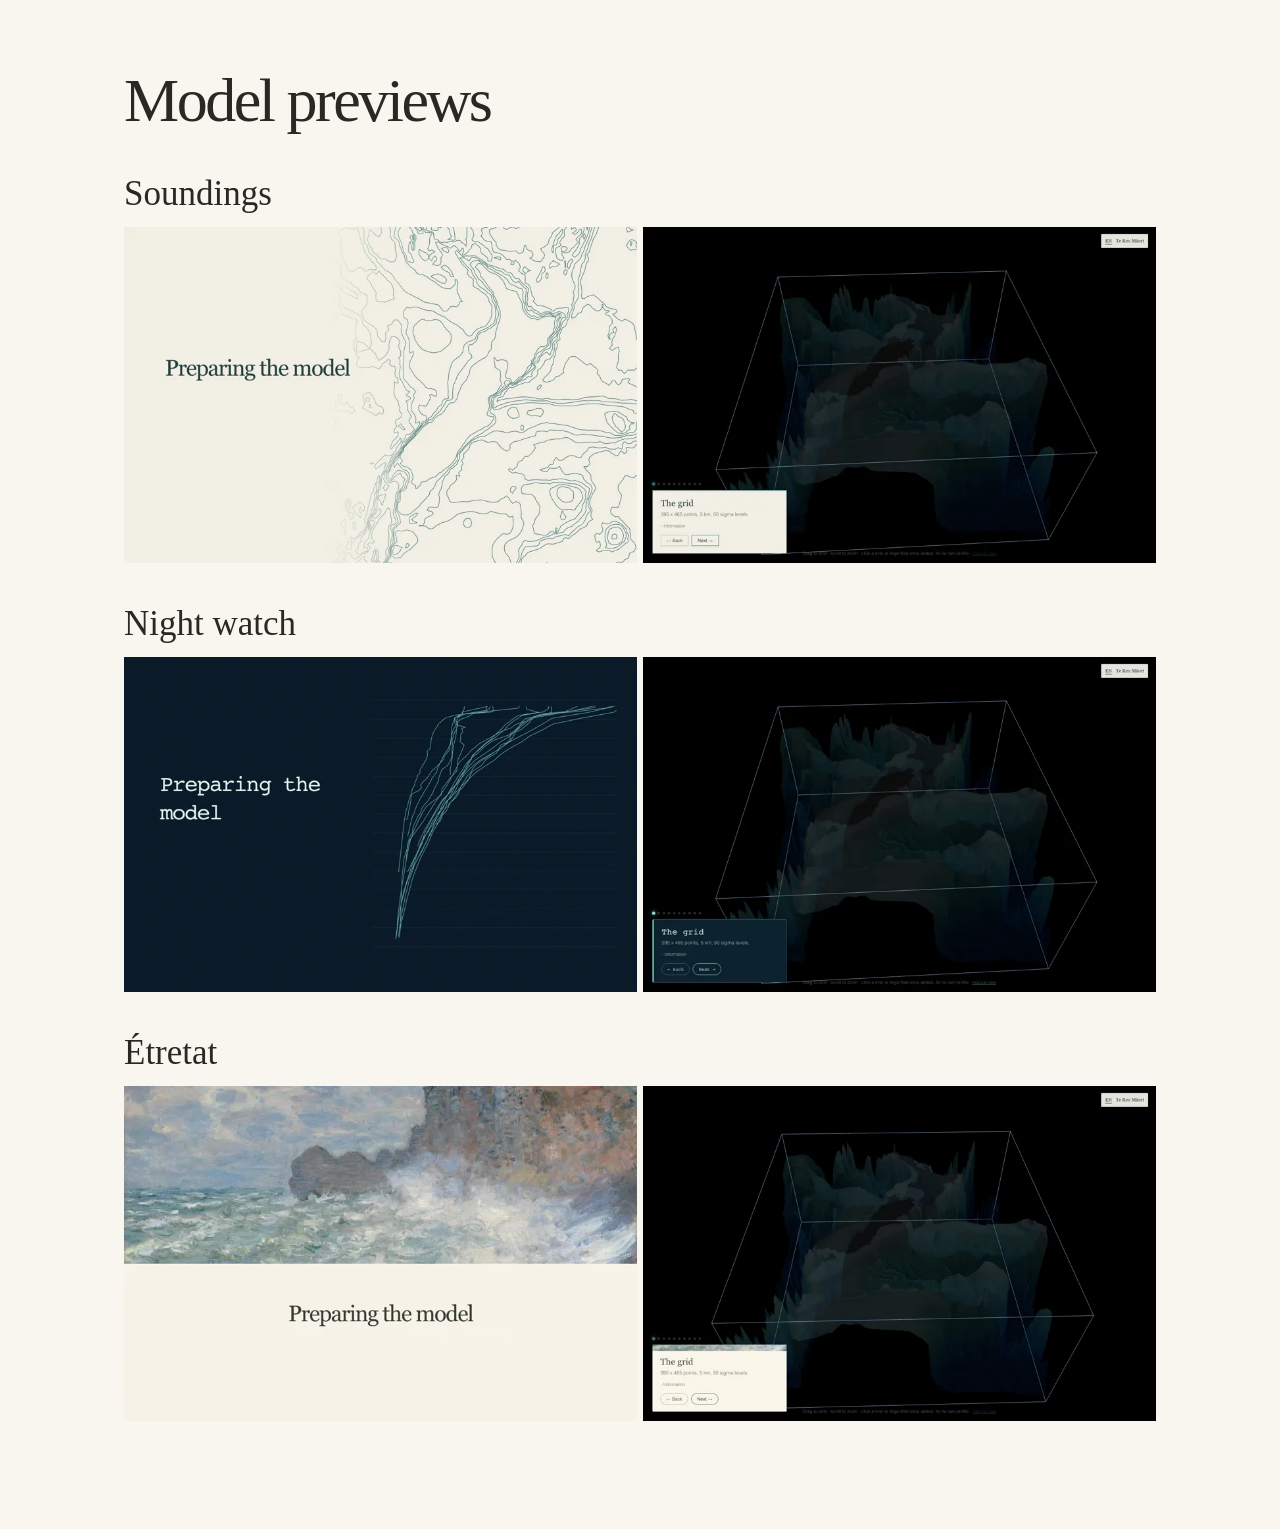
==== themes/index.html @ 35b225ba "Preview three ocean-model entrances with matching guided controls" ====
<!doctype html>
<html lang="en"><head><meta charset="utf-8"><meta name="viewport" content="width=device-width,initial-scale=1">
<meta name="robots" content="noindex"><title>Model previews</title>
<link rel="stylesheet" href="../language.css">
<style>
*{box-sizing:border-box}body{margin:0;background:#f8f6ef;color:#292924;font:16px/1.45 Georgia,serif}
main{max-width:1160px;margin:auto;padding:68px clamp(16px,5vw,72px)}
h1{font:400 clamp(36px,5vw,62px)/1.05 Georgia,serif;letter-spacing:-.04em;margin:0 0 40px}
h2{font:400 clamp(24px,3vw,35px)/1.2 Georgia,serif;margin:0 0 12px}
.choice{display:block;color:inherit;text-decoration:none;margin-bottom:40px}
.choice:is(:hover,:focus-visible) h2{text-decoration:underline;text-underline-offset:.15em}
.pair{display:grid;grid-template-columns:1fr 1fr;gap:6px}.pair img{display:block;width:100%;height:auto}
@media(max-width:580px){.pair{grid-template-columns:1fr}.choice{margin-bottom:28px}}
</style></head><body><main><h1>Model previews</h1><a class="choice" href="../?theme=soundings"><h2>Soundings</h2><div class="pair"><img alt="" src="soundings-loader.webp" width="780" height="510"><img alt="" src="soundings-ui.webp" width="780" height="510"></div></a>
<a class="choice" href="../?theme=watch"><h2>Night watch</h2><div class="pair"><img alt="" src="watch-loader.webp" width="780" height="510"><img alt="" src="watch-ui.webp" width="780" height="510"></div></a>
<a class="choice" href="../?theme=etretat"><h2>Étretat</h2><div class="pair"><img alt="" src="etretat-loader.webp" width="780" height="510"><img alt="" src="etretat-ui.webp" width="780" height="510"></div></a></main>
<script>
const names = { "Model previews":"Ngā arokite tauira", "Soundings":"Ngā hōhonutanga", "Night watch":"Te tūtei pō" };
try {
 if (localStorage.getItem("site-language")==="mi") {
  document.documentElement.lang="mi";
  document.title=names[document.title];
  for (const heading of document.querySelectorAll("h1,h2")) heading.textContent=names[heading.textContent]||heading.textContent;
 }
} catch {}
</script></body></html>
---- language.css ----
.language-switch{position:fixed;right:20px;top:18px;z-index:10000;display:flex;gap:10px;padding:6px 10px;background:#f8f6efed;color:#292d26;font:12px/1.4 Georgia,serif;border-radius:2px}.language-switch button{font:inherit;color:inherit;background:none;border:0;padding:3px 0;cursor:pointer;white-space:nowrap}.language-switch button[aria-pressed=true]{text-decoration:underline;text-underline-offset:4px}.language-switch button:focus-visible{outline:2px solid #56665b;outline-offset:3px}@media(max-width:600px){.language-switch{top:10px;right:12px;font-size:11px}html[lang=mi] #step-panel{max-width:calc(100vw - 24px)}}
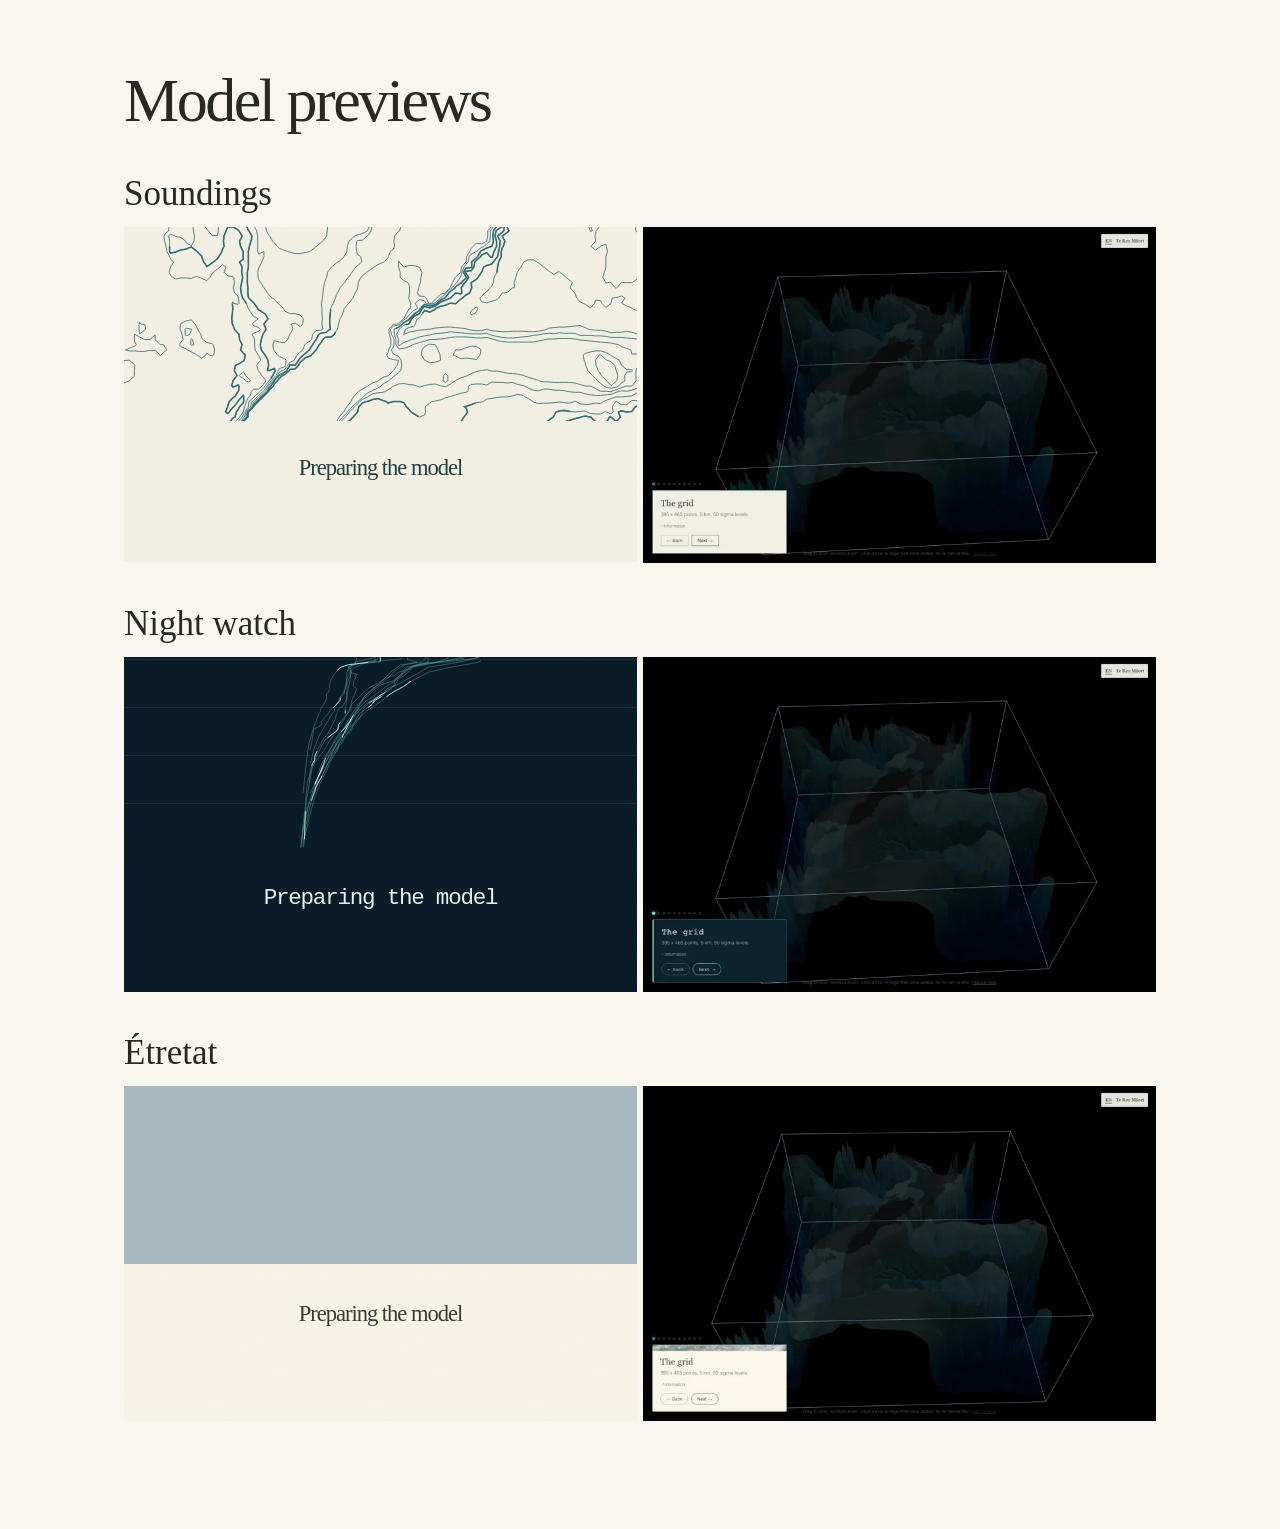
==== commit 1732b519: "Animate the model loading previews with contour and profile traces" ====
--- a/themes/index.html
+++ b/themes/index.html
@@ -9,11 +9,11 @@
 h2{font:400 clamp(24px,3vw,35px)/1.2 Georgia,serif;margin:0 0 12px}
 .choice{display:block;color:inherit;text-decoration:none;margin-bottom:40px}
 .choice:is(:hover,:focus-visible) h2{text-decoration:underline;text-underline-offset:.15em}
-.pair{display:grid;grid-template-columns:1fr 1fr;gap:6px}.pair img{display:block;width:100%;height:auto}
+.pair{display:grid;grid-template-columns:1fr 1fr;gap:6px}.pair iframe{width:100%;aspect-ratio:780/510;border:0;pointer-events:none}.pair img{display:block;width:100%;height:auto}
 @media(max-width:580px){.pair{grid-template-columns:1fr}.choice{margin-bottom:28px}}
-</style></head><body><main><h1>Model previews</h1><a class="choice" href="../?theme=soundings"><h2>Soundings</h2><div class="pair"><img alt="" src="soundings-loader.webp" width="780" height="510"><img alt="" src="soundings-ui.webp" width="780" height="510"></div></a>
-<a class="choice" href="../?theme=watch"><h2>Night watch</h2><div class="pair"><img alt="" src="watch-loader.webp" width="780" height="510"><img alt="" src="watch-ui.webp" width="780" height="510"></div></a>
-<a class="choice" href="../?theme=etretat"><h2>Étretat</h2><div class="pair"><img alt="" src="etretat-loader.webp" width="780" height="510"><img alt="" src="etretat-ui.webp" width="780" height="510"></div></a></main>
+</style></head><body><main><h1>Model previews</h1><a class="choice" href="../?theme=soundings"><h2>Soundings</h2><div class="pair"><iframe src="loading.html?theme=soundings" title="soundings loading animation" loading="lazy" tabindex="-1"></iframe><img alt="" src="soundings-ui.webp" width="780" height="510"></div></a>
+<a class="choice" href="../?theme=watch"><h2>Night watch</h2><div class="pair"><iframe src="loading.html?theme=watch" title="watch loading animation" loading="lazy" tabindex="-1"></iframe><img alt="" src="watch-ui.webp" width="780" height="510"></div></a>
+<a class="choice" href="../?theme=etretat"><h2>Étretat</h2><div class="pair"><iframe src="loading.html?theme=etretat" title="etretat loading animation" loading="lazy" tabindex="-1"></iframe><img alt="" src="etretat-ui.webp" width="780" height="510"></div></a></main>
 <script>
 const names = { "Model previews":"Ngā arokite tauira", "Soundings":"Ngā hōhonutanga", "Night watch":"Te tūtei pō" };
 try {
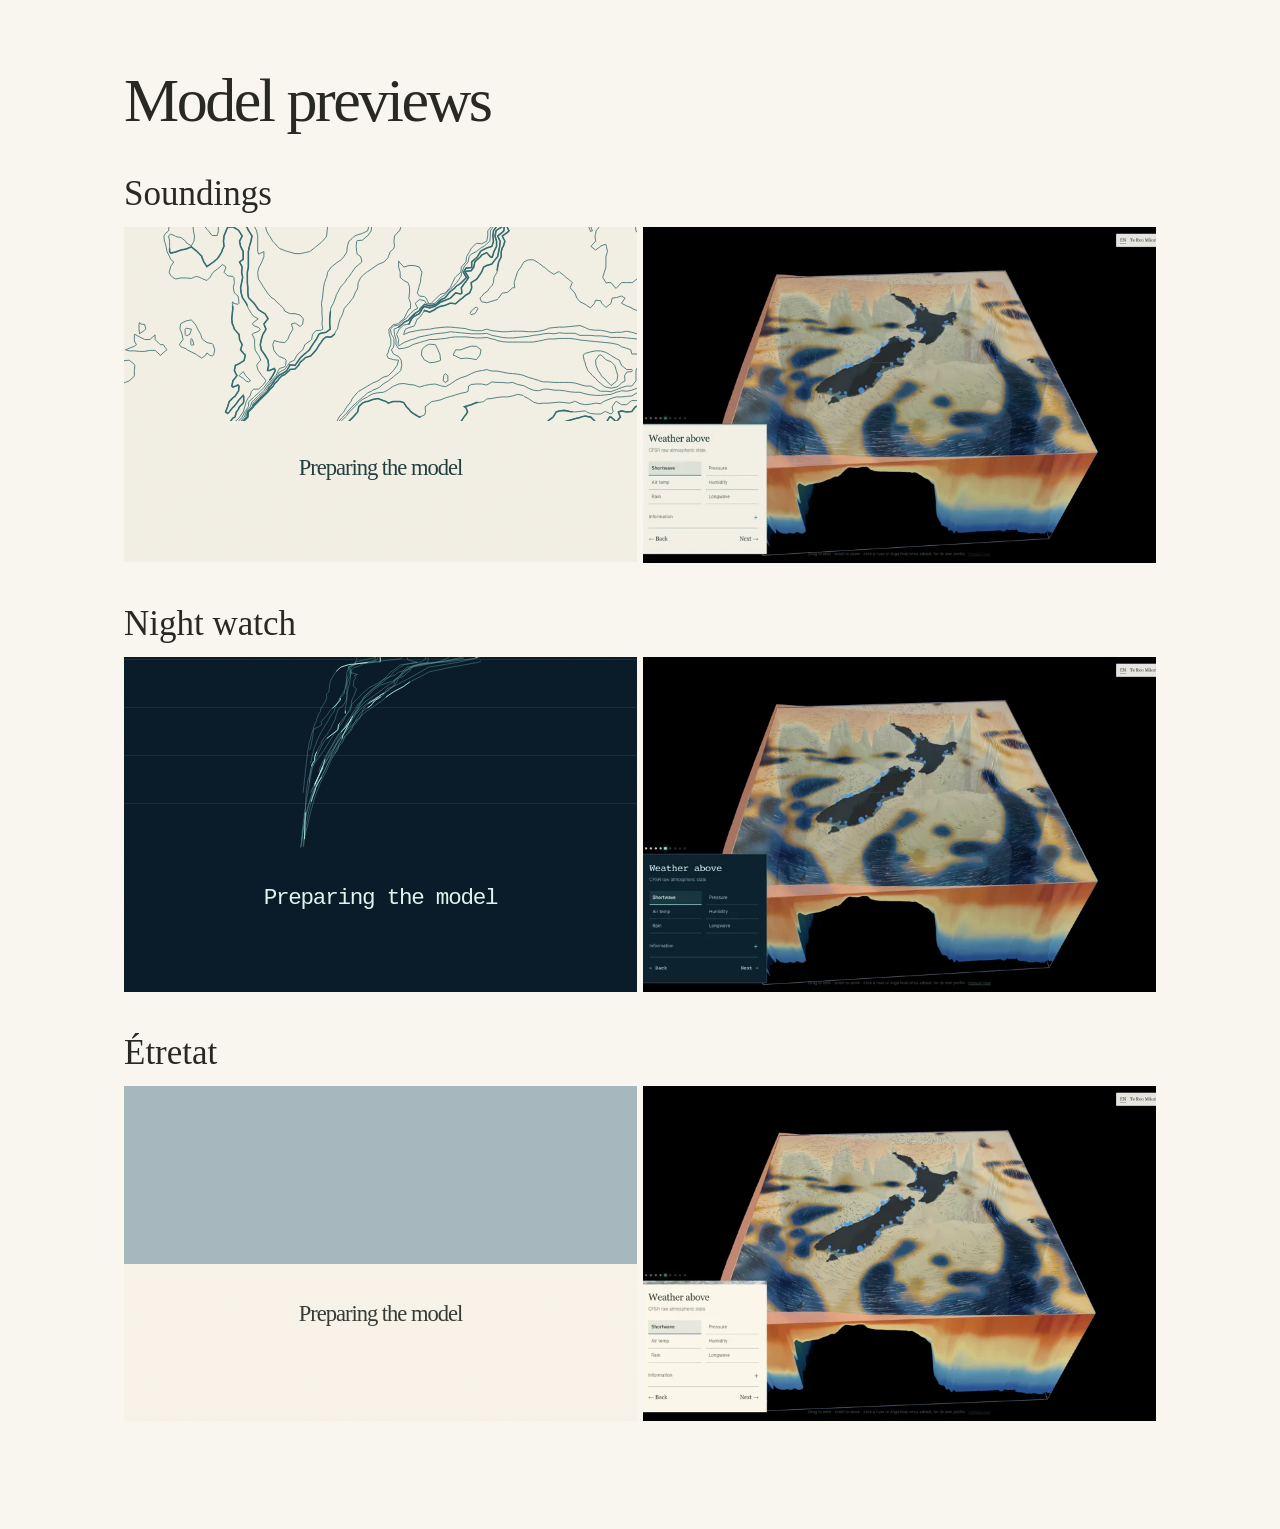
==== commit c2ccea61: "Refine model preview controls with ruled fields and editorial navigation" ====
--- a/themes/index.html
+++ b/themes/index.html
@@ -11,9 +11,9 @@
 .choice:is(:hover,:focus-visible) h2{text-decoration:underline;text-underline-offset:.15em}
 .pair{display:grid;grid-template-columns:1fr 1fr;gap:6px}.pair iframe{width:100%;aspect-ratio:780/510;border:0;pointer-events:none}.pair img{display:block;width:100%;height:auto}
 @media(max-width:580px){.pair{grid-template-columns:1fr}.choice{margin-bottom:28px}}
-</style></head><body><main><h1>Model previews</h1><a class="choice" href="../?theme=soundings"><h2>Soundings</h2><div class="pair"><iframe src="loading.html?theme=soundings" title="soundings loading animation" loading="lazy" tabindex="-1"></iframe><img alt="" src="soundings-ui.webp" width="780" height="510"></div></a>
-<a class="choice" href="../?theme=watch"><h2>Night watch</h2><div class="pair"><iframe src="loading.html?theme=watch" title="watch loading animation" loading="lazy" tabindex="-1"></iframe><img alt="" src="watch-ui.webp" width="780" height="510"></div></a>
-<a class="choice" href="../?theme=etretat"><h2>Étretat</h2><div class="pair"><iframe src="loading.html?theme=etretat" title="etretat loading animation" loading="lazy" tabindex="-1"></iframe><img alt="" src="etretat-ui.webp" width="780" height="510"></div></a></main>
+</style></head><body><main><h1>Model previews</h1><a class="choice" href="../?theme=soundings"><h2>Soundings</h2><div class="pair"><iframe src="loading.html?theme=soundings" title="soundings loading animation" loading="lazy" tabindex="-1"></iframe><img alt="" src="soundings-ui.webp?v=20261112-controls" width="780" height="510"></div></a>
+<a class="choice" href="../?theme=watch"><h2>Night watch</h2><div class="pair"><iframe src="loading.html?theme=watch" title="watch loading animation" loading="lazy" tabindex="-1"></iframe><img alt="" src="watch-ui.webp?v=20261112-controls" width="780" height="510"></div></a>
+<a class="choice" href="../?theme=etretat"><h2>Étretat</h2><div class="pair"><iframe src="loading.html?theme=etretat" title="etretat loading animation" loading="lazy" tabindex="-1"></iframe><img alt="" src="etretat-ui.webp?v=20261112-controls" width="780" height="510"></div></a></main>
 <script>
 const names = { "Model previews":"Ngā arokite tauira", "Soundings":"Ngā hōhonutanga", "Night watch":"Te tūtei pō" };
 try {
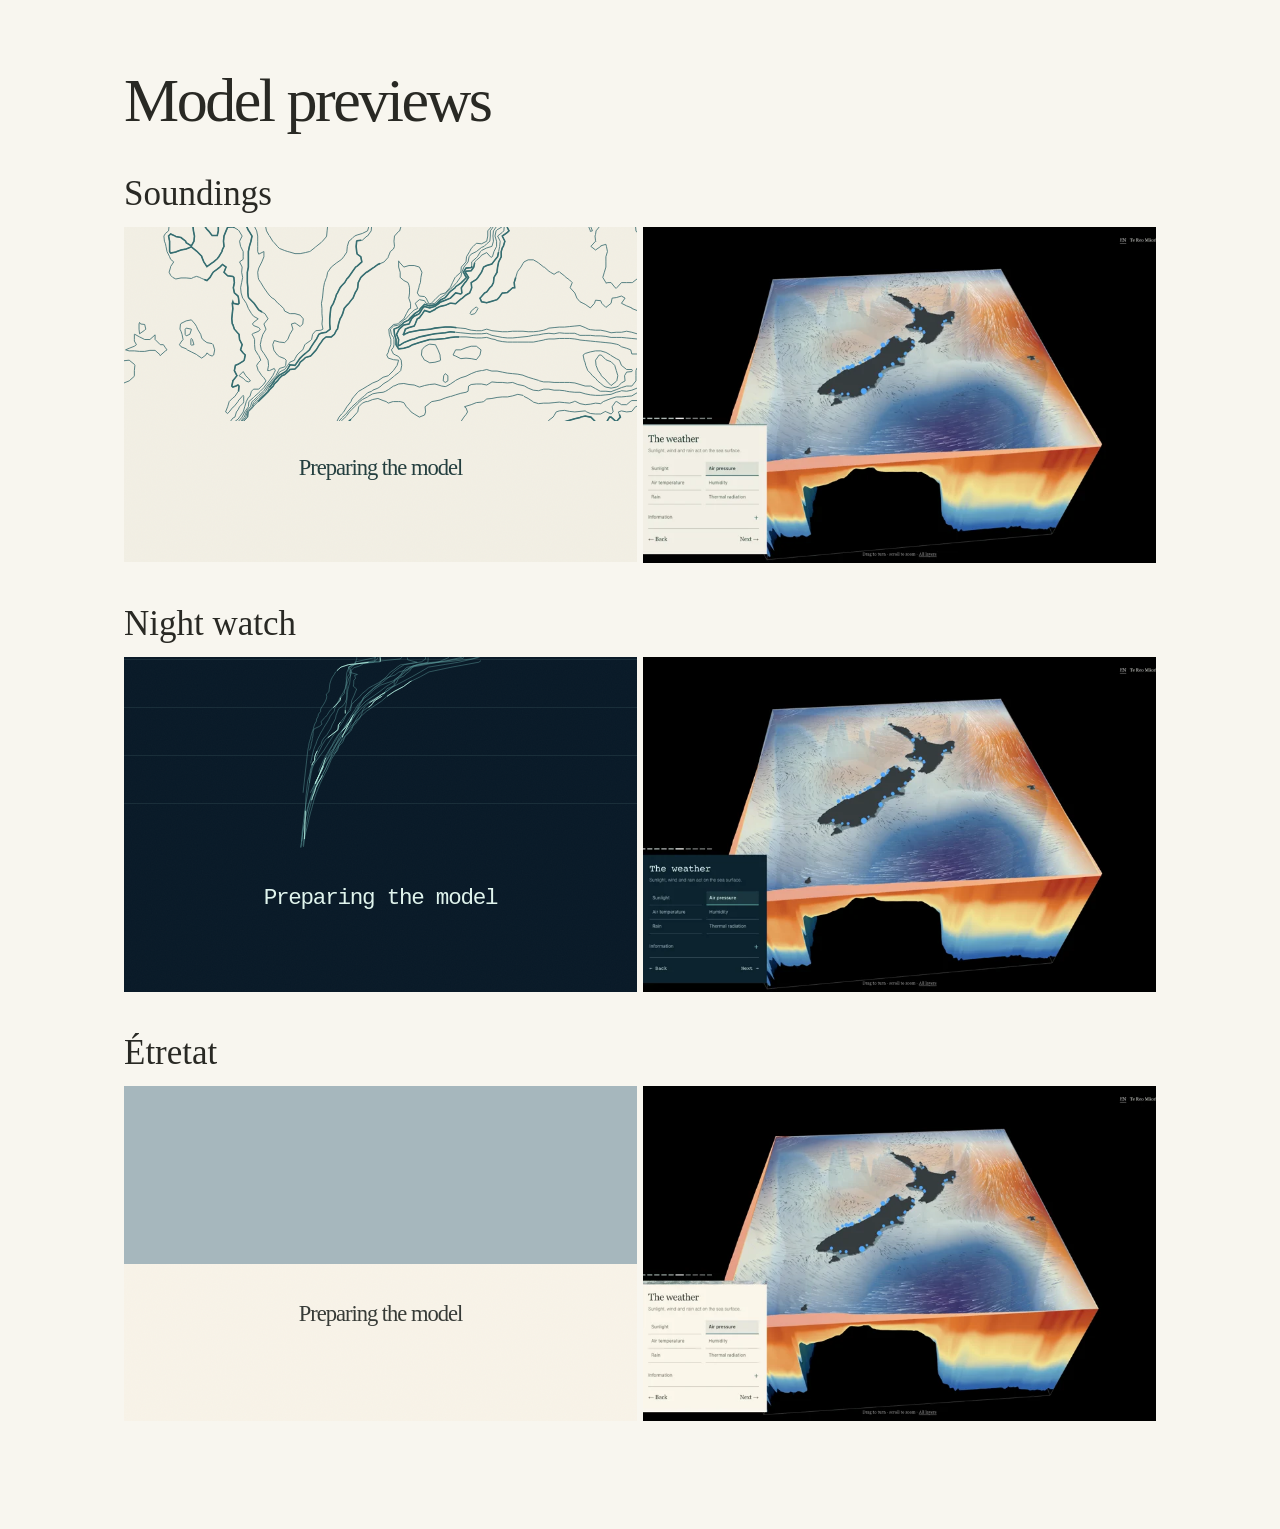
==== commit befe53cc: "Simplify the guided model interface and separate the forcing components" ====
--- a/themes/index.html
+++ b/themes/index.html
@@ -11,9 +11,9 @@
 .choice:is(:hover,:focus-visible) h2{text-decoration:underline;text-underline-offset:.15em}
 .pair{display:grid;grid-template-columns:1fr 1fr;gap:6px}.pair iframe{width:100%;aspect-ratio:780/510;border:0;pointer-events:none}.pair img{display:block;width:100%;height:auto}
 @media(max-width:580px){.pair{grid-template-columns:1fr}.choice{margin-bottom:28px}}
-</style></head><body><main><h1>Model previews</h1><a class="choice" href="../?theme=soundings"><h2>Soundings</h2><div class="pair"><iframe src="loading.html?theme=soundings" title="soundings loading animation" loading="lazy" tabindex="-1"></iframe><img alt="" src="soundings-ui.webp?v=20261112-controls" width="780" height="510"></div></a>
-<a class="choice" href="../?theme=watch"><h2>Night watch</h2><div class="pair"><iframe src="loading.html?theme=watch" title="watch loading animation" loading="lazy" tabindex="-1"></iframe><img alt="" src="watch-ui.webp?v=20261112-controls" width="780" height="510"></div></a>
-<a class="choice" href="../?theme=etretat"><h2>Étretat</h2><div class="pair"><iframe src="loading.html?theme=etretat" title="etretat loading animation" loading="lazy" tabindex="-1"></iframe><img alt="" src="etretat-ui.webp?v=20261112-controls" width="780" height="510"></div></a></main>
+</style></head><body><main><h1>Model previews</h1><a class="choice" href="../?theme=soundings"><h2>Soundings</h2><div class="pair"><iframe src="loading.html?theme=soundings" title="soundings loading animation" loading="lazy" tabindex="-1"></iframe><img alt="" src="soundings-ui.webp?v=20261112-editorial" width="780" height="510"></div></a>
+<a class="choice" href="../?theme=watch"><h2>Night watch</h2><div class="pair"><iframe src="loading.html?theme=watch" title="watch loading animation" loading="lazy" tabindex="-1"></iframe><img alt="" src="watch-ui.webp?v=20261112-editorial" width="780" height="510"></div></a>
+<a class="choice" href="../?theme=etretat"><h2>Étretat</h2><div class="pair"><iframe src="loading.html?theme=etretat" title="etretat loading animation" loading="lazy" tabindex="-1"></iframe><img alt="" src="etretat-ui.webp?v=20261112-editorial" width="780" height="510"></div></a></main>
 <script>
 const names = { "Model previews":"Ngā arokite tauira", "Soundings":"Ngā hōhonutanga", "Night watch":"Te tūtei pō" };
 try {
